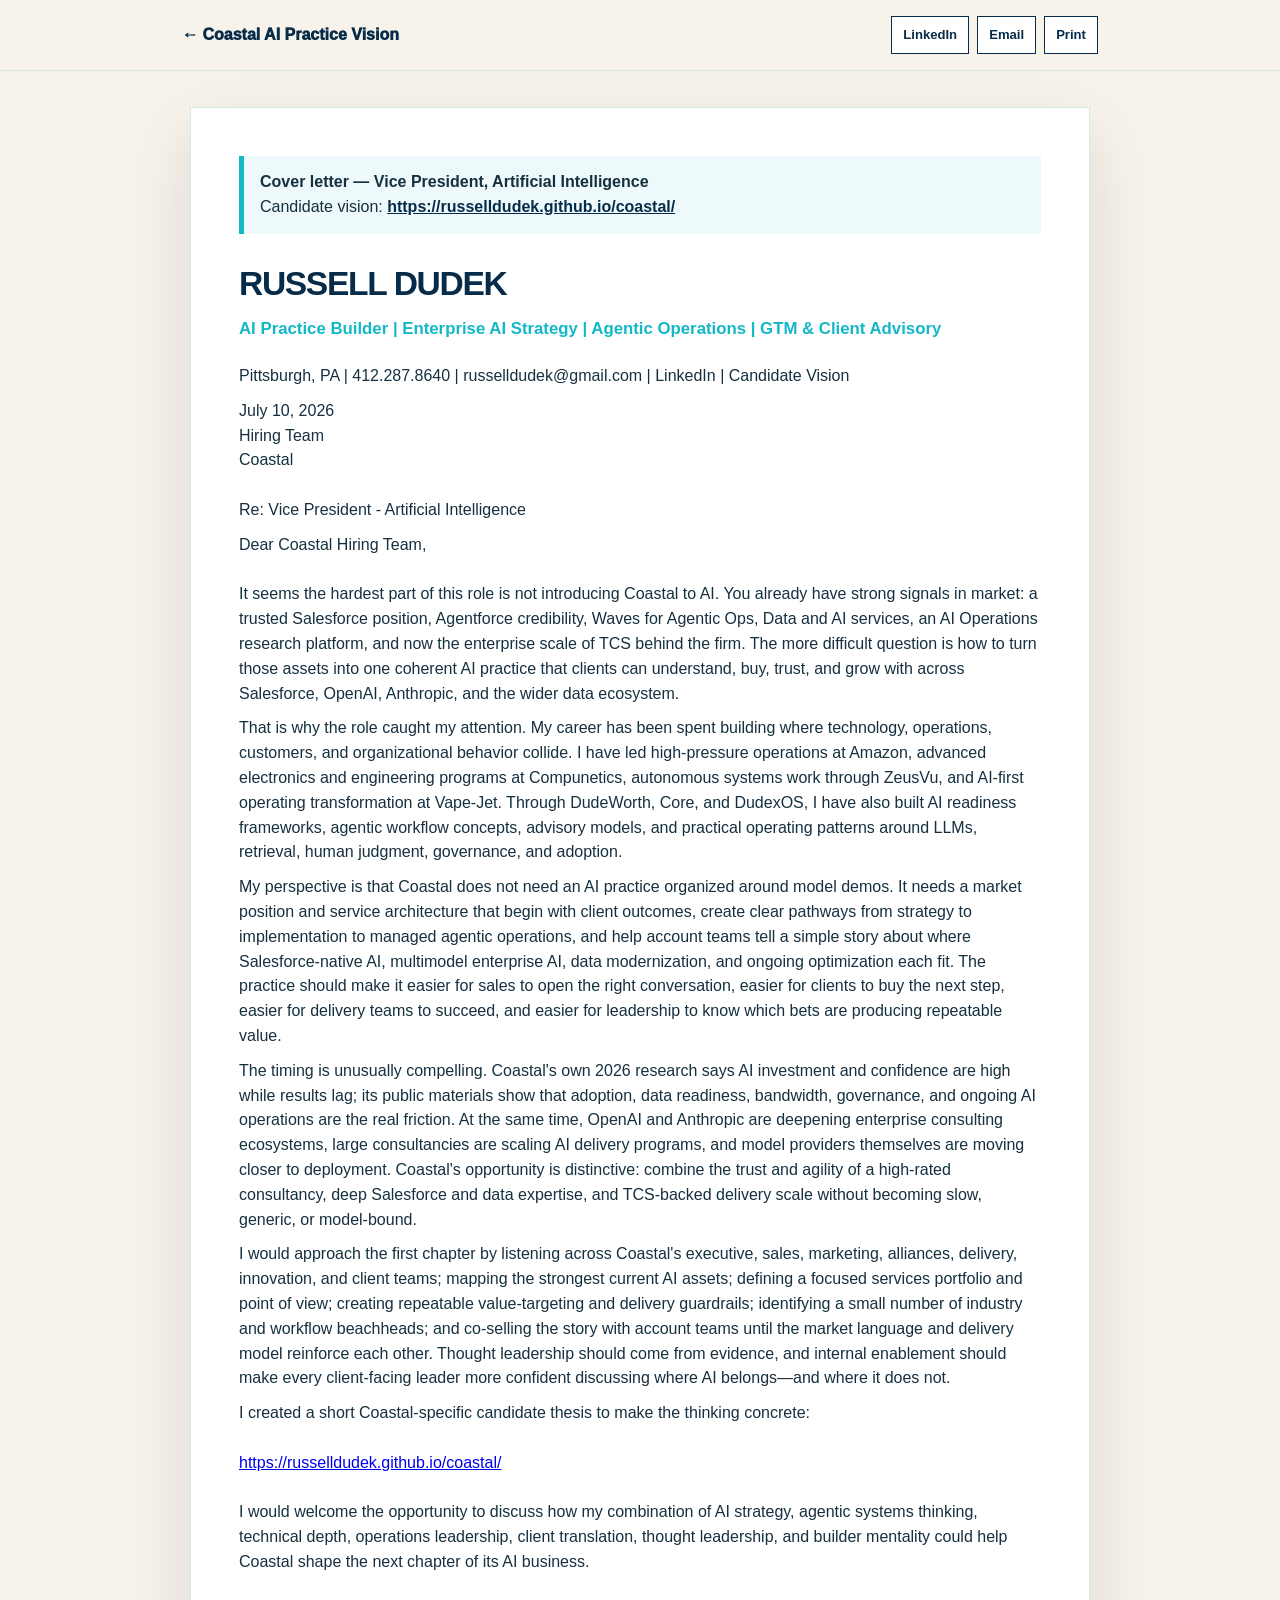
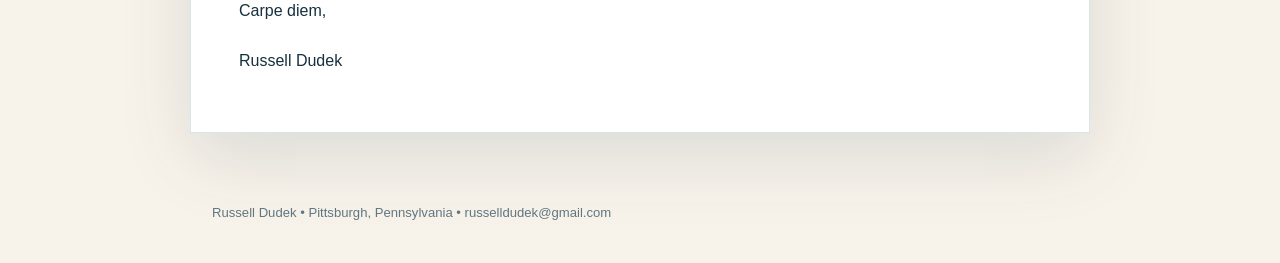
==== cover-letter.html @ 70818ae3 "Add role-aligned Coastal VP AI cover letter page" ====
<!doctype html>
<html lang="en">
<head>
<meta charset="utf-8">
<meta name="viewport" content="width=device-width,initial-scale=1">
<title>Russell Dudek | Coastal VP AI Cover Letter</title>
<style>
:root{--navy:#062C49;--teal:#13B8C7;--coral:#FF6B5A;--sand:#F8F3EA;--ink:#16303F;--muted:#607680;--line:#D7E7E8}
*{box-sizing:border-box}
body{margin:0;background:var(--sand);color:var(--ink);font-family:Arial,Helvetica,sans-serif;line-height:1.55}
header{position:sticky;top:0;background:rgba(248,243,234,.95);backdrop-filter:blur(14px);border-bottom:1px solid var(--line);z-index:5}
.nav{max-width:960px;margin:auto;padding:16px 22px;display:flex;gap:12px;justify-content:space-between;align-items:center}
.brand{font-weight:950;color:var(--navy);text-decoration:none}
.actions{display:flex;gap:8px;flex-wrap:wrap}
.actions a{text-decoration:none;font-size:.82rem;font-weight:900;border:1px solid var(--navy);padding:8px 11px;color:var(--navy);background:#fff}
main{max-width:900px;margin:36px auto 70px;background:#fff;border:1px solid var(--line);box-shadow:0 24px 70px rgba(6,44,73,.12);padding:48px}
h1{color:var(--navy);font-size:2.1rem;letter-spacing:-.04em;margin-bottom:6px}
.role{color:var(--teal);font-weight:900;font-size:1.05rem;margin-bottom:22px}
h2{margin-top:28px;color:var(--navy);font-size:1rem;letter-spacing:.08em;border-bottom:3px solid var(--teal);padding-bottom:6px}
h3{color:var(--navy);margin-top:22px}
p{margin:0 0 10px}
.bullet{padding-left:16px;border-left:3px solid var(--coral)}
.site-note{background:#edf9fa;border-left:5px solid var(--teal);padding:14px 16px;margin-bottom:24px}
.site-note a{color:var(--navy);font-weight:900}
footer{max-width:900px;margin:0 auto 40px;color:var(--muted);font-size:.82rem;padding:0 22px}
@media(max-width:700px){main{margin:18px 12px 48px;padding:26px 22px}.nav{align-items:flex-start;flex-direction:column}}
@media print{header,footer{display:none}body{background:#fff}main{box-shadow:none;border:0;margin:0;padding:0;max-width:none}}
</style>
</head>
<body>
<header>
  <div class="nav">
    <a class="brand" href="./">← Coastal AI Practice Vision</a>
    <div class="actions">
      <a href="https://www.linkedin.com/in/russelldudek" target="_blank" rel="noopener">LinkedIn</a>
      <a href="mailto:russelldudek@gmail.com">Email</a>
      <a href="javascript:window.print()">Print</a>
    </div>
  </div>
</header>
<main>
  <div class="site-note"><strong>Cover letter — Vice President, Artificial Intelligence</strong><br>
  Candidate vision: <a href="https://russelldudek.github.io/coastal/">https://russelldudek.github.io/coastal/</a></div>
  <h1>RUSSELL DUDEK</h1>
<p class='role'>AI Practice Builder | Enterprise AI Strategy | Agentic Operations | GTM &amp; Client Advisory</p>
<p>Pittsburgh, PA | 412.287.8640 | russelldudek@gmail.com | LinkedIn | Candidate Vision</p>
<p>July 10, 2026<br>Hiring Team<br>Coastal<br><br>Re: Vice President - Artificial Intelligence</p>
<p>Dear Coastal Hiring Team,<br><br>It seems the hardest part of this role is not introducing Coastal to AI. You already have strong signals in market: a trusted Salesforce position, Agentforce credibility, Waves for Agentic Ops, Data and AI services, an AI Operations research platform, and now the enterprise scale of TCS behind the firm. The more difficult question is how to turn those assets into one coherent AI practice that clients can understand, buy, trust, and grow with across Salesforce, OpenAI, Anthropic, and the wider data ecosystem.</p>
<p>That is why the role caught my attention. My career has been spent building where technology, operations, customers, and organizational behavior collide. I have led high-pressure operations at Amazon, advanced electronics and engineering programs at Compunetics, autonomous systems work through ZeusVu, and AI-first operating transformation at Vape-Jet. Through DudeWorth, Core, and DudexOS, I have also built AI readiness frameworks, agentic workflow concepts, advisory models, and practical operating patterns around LLMs, retrieval, human judgment, governance, and adoption.</p>
<p>My perspective is that Coastal does not need an AI practice organized around model demos. It needs a market position and service architecture that begin with client outcomes, create clear pathways from strategy to implementation to managed agentic operations, and help account teams tell a simple story about where Salesforce-native AI, multimodel enterprise AI, data modernization, and ongoing optimization each fit. The practice should make it easier for sales to open the right conversation, easier for clients to buy the next step, easier for delivery teams to succeed, and easier for leadership to know which bets are producing repeatable value.</p>
<p>The timing is unusually compelling. Coastal&#x27;s own 2026 research says AI investment and confidence are high while results lag; its public materials show that adoption, data readiness, bandwidth, governance, and ongoing AI operations are the real friction. At the same time, OpenAI and Anthropic are deepening enterprise consulting ecosystems, large consultancies are scaling AI delivery programs, and model providers themselves are moving closer to deployment. Coastal&#x27;s opportunity is distinctive: combine the trust and agility of a high-rated consultancy, deep Salesforce and data expertise, and TCS-backed delivery scale without becoming slow, generic, or model-bound.</p>
<p>I would approach the first chapter by listening across Coastal&#x27;s executive, sales, marketing, alliances, delivery, innovation, and client teams; mapping the strongest current AI assets; defining a focused services portfolio and point of view; creating repeatable value-targeting and delivery guardrails; identifying a small number of industry and workflow beachheads; and co-selling the story with account teams until the market language and delivery model reinforce each other. Thought leadership should come from evidence, and internal enablement should make every client-facing leader more confident discussing where AI belongs—and where it does not.</p>
<p>I created a short Coastal-specific candidate thesis to make the thinking concrete:<br><br><a href="https://russelldudek.github.io/coastal/">https://russelldudek.github.io/coastal/</a><br><br>I would welcome the opportunity to discuss how my combination of AI strategy, agentic systems thinking, technical depth, operations leadership, client translation, thought leadership, and builder mentality could help Coastal shape the next chapter of its AI business.<br><br>Carpe diem,<br><br>Russell Dudek</p>
</main>
<footer>Russell Dudek • Pittsburgh, Pennsylvania • russelldudek@gmail.com</footer>
</body>
</html>
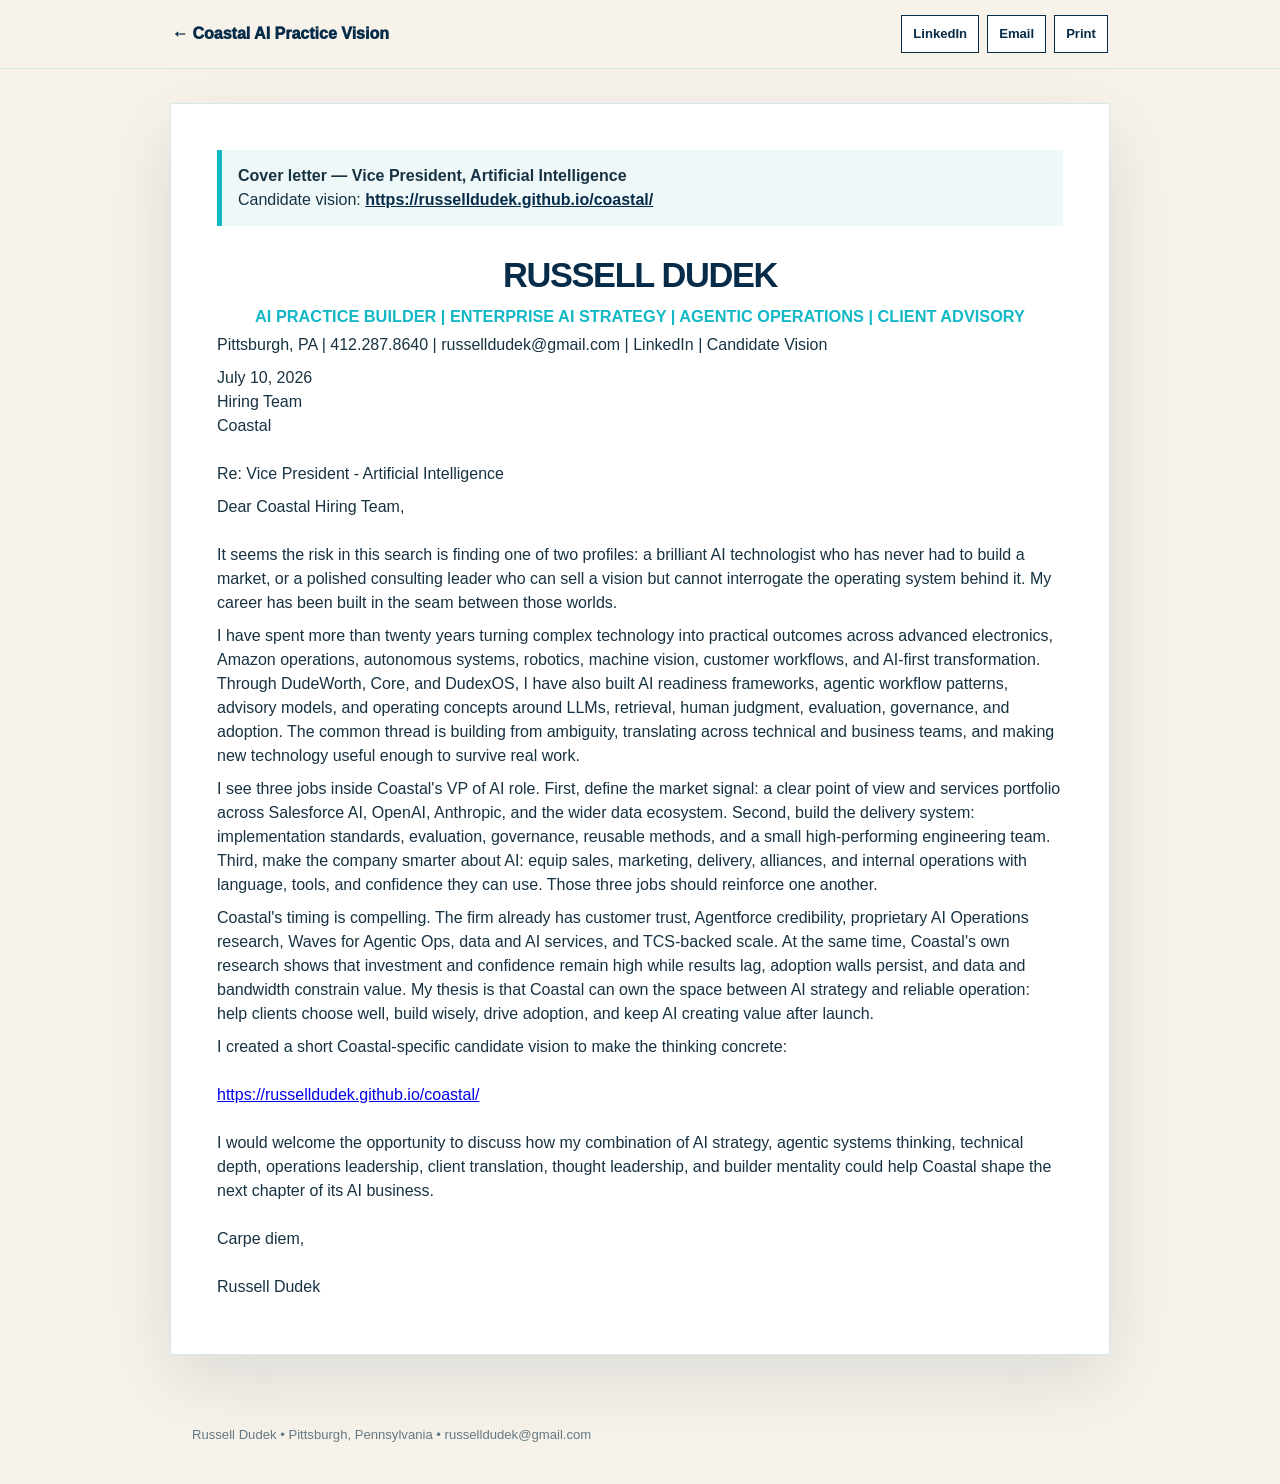
==== commit d635c0cf: "Sharpen Coastal VP AI cover letter for hiring team resonance" ====
--- a/cover-letter.html
+++ b/cover-letter.html
@@ -1,57 +1,37 @@
 <!doctype html>
-<html lang="en">
-<head>
-<meta charset="utf-8">
-<meta name="viewport" content="width=device-width,initial-scale=1">
+<html lang="en"><head>
+<meta charset="utf-8"><meta name="viewport" content="width=device-width,initial-scale=1">
 <title>Russell Dudek | Coastal VP AI Cover Letter</title>
 <style>
-:root{--navy:#062C49;--teal:#13B8C7;--coral:#FF6B5A;--sand:#F8F3EA;--ink:#16303F;--muted:#607680;--line:#D7E7E8}
-*{box-sizing:border-box}
-body{margin:0;background:var(--sand);color:var(--ink);font-family:Arial,Helvetica,sans-serif;line-height:1.55}
-header{position:sticky;top:0;background:rgba(248,243,234,.95);backdrop-filter:blur(14px);border-bottom:1px solid var(--line);z-index:5}
-.nav{max-width:960px;margin:auto;padding:16px 22px;display:flex;gap:12px;justify-content:space-between;align-items:center}
-.brand{font-weight:950;color:var(--navy);text-decoration:none}
-.actions{display:flex;gap:8px;flex-wrap:wrap}
-.actions a{text-decoration:none;font-size:.82rem;font-weight:900;border:1px solid var(--navy);padding:8px 11px;color:var(--navy);background:#fff}
-main{max-width:900px;margin:36px auto 70px;background:#fff;border:1px solid var(--line);box-shadow:0 24px 70px rgba(6,44,73,.12);padding:48px}
-h1{color:var(--navy);font-size:2.1rem;letter-spacing:-.04em;margin-bottom:6px}
-.role{color:var(--teal);font-weight:900;font-size:1.05rem;margin-bottom:22px}
-h2{margin-top:28px;color:var(--navy);font-size:1rem;letter-spacing:.08em;border-bottom:3px solid var(--teal);padding-bottom:6px}
-h3{color:var(--navy);margin-top:22px}
-p{margin:0 0 10px}
-.bullet{padding-left:16px;border-left:3px solid var(--coral)}
-.site-note{background:#edf9fa;border-left:5px solid var(--teal);padding:14px 16px;margin-bottom:24px}
-.site-note a{color:var(--navy);font-weight:900}
-footer{max-width:900px;margin:0 auto 40px;color:var(--muted);font-size:.82rem;padding:0 22px}
-@media(max-width:700px){main{margin:18px 12px 48px;padding:26px 22px}.nav{align-items:flex-start;flex-direction:column}}
+:root{--navy:#062c49;--teal:#13b8c7;--coral:#ff6b5a;--sand:#f8f3ea;--foam:#eff8f8;--ink:#173242;--muted:#637984;--line:#d8e7e8}
+*{box-sizing:border-box}body{margin:0;background:var(--sand);color:var(--ink);font-family:Arial,Helvetica,sans-serif;line-height:1.5}
+header{position:sticky;top:0;z-index:5;background:rgba(248,243,234,.94);backdrop-filter:blur(16px);border-bottom:1px solid var(--line)}
+.nav{max-width:980px;margin:auto;padding:15px 22px;display:flex;align-items:center;justify-content:space-between;gap:14px}
+.brand{font-weight:950;text-decoration:none;color:var(--navy)}.actions{display:flex;gap:8px;flex-wrap:wrap}
+.actions a{text-decoration:none;border:1px solid var(--navy);padding:8px 11px;background:#fff;color:var(--navy);font-size:.82rem;font-weight:900}
+main{max-width:940px;margin:34px auto 70px;background:#fff;border:1px solid var(--line);box-shadow:0 24px 70px rgba(6,44,73,.12);padding:46px}
+.note{background:var(--foam);border-left:5px solid var(--teal);padding:14px 16px;margin-bottom:24px}
+.note a{color:var(--navy);font-weight:900}
+.name{text-align:center;color:var(--navy);font-size:2.15rem;letter-spacing:-.04em;margin:0 0 3px}
+.role{text-align:center;color:var(--teal);font-weight:900;font-size:1.02rem;margin:0 0 4px}
+.section{margin:26px 0 9px;color:var(--navy);font-size:1.05rem;letter-spacing:.05em;border-bottom:4px solid var(--teal);padding-bottom:5px}
+.subject{color:var(--navy);margin-top:22px}
+.body{margin:0 0 9px}.bullet{margin:0 0 5px;padding-left:15px;border-left:3px solid var(--coral)}
+.caps{display:grid;grid-template-columns:repeat(3,1fr);gap:1px;background:var(--line);border:1px solid var(--line);margin:12px 0 20px}
+.cap{background:#fff;padding:12px;font-size:.86rem}.cap:nth-child(odd){background:var(--foam)}
+footer{max-width:940px;margin:0 auto 40px;color:var(--muted);font-size:.82rem;padding:0 22px}
+@media(max-width:720px){main{margin:14px 12px 48px;padding:26px 21px}.nav{flex-direction:column;align-items:flex-start}.caps{grid-template-columns:1fr}}
 @media print{header,footer{display:none}body{background:#fff}main{box-shadow:none;border:0;margin:0;padding:0;max-width:none}}
-</style>
-</head>
-<body>
-<header>
-  <div class="nav">
-    <a class="brand" href="./">← Coastal AI Practice Vision</a>
-    <div class="actions">
-      <a href="https://www.linkedin.com/in/russelldudek" target="_blank" rel="noopener">LinkedIn</a>
-      <a href="mailto:russelldudek@gmail.com">Email</a>
-      <a href="javascript:window.print()">Print</a>
-    </div>
-  </div>
-</header>
-<main>
-  <div class="site-note"><strong>Cover letter — Vice President, Artificial Intelligence</strong><br>
-  Candidate vision: <a href="https://russelldudek.github.io/coastal/">https://russelldudek.github.io/coastal/</a></div>
-  <h1>RUSSELL DUDEK</h1>
-<p class='role'>AI Practice Builder | Enterprise AI Strategy | Agentic Operations | GTM &amp; Client Advisory</p>
-<p>Pittsburgh, PA | 412.287.8640 | russelldudek@gmail.com | LinkedIn | Candidate Vision</p>
-<p>July 10, 2026<br>Hiring Team<br>Coastal<br><br>Re: Vice President - Artificial Intelligence</p>
-<p>Dear Coastal Hiring Team,<br><br>It seems the hardest part of this role is not introducing Coastal to AI. You already have strong signals in market: a trusted Salesforce position, Agentforce credibility, Waves for Agentic Ops, Data and AI services, an AI Operations research platform, and now the enterprise scale of TCS behind the firm. The more difficult question is how to turn those assets into one coherent AI practice that clients can understand, buy, trust, and grow with across Salesforce, OpenAI, Anthropic, and the wider data ecosystem.</p>
-<p>That is why the role caught my attention. My career has been spent building where technology, operations, customers, and organizational behavior collide. I have led high-pressure operations at Amazon, advanced electronics and engineering programs at Compunetics, autonomous systems work through ZeusVu, and AI-first operating transformation at Vape-Jet. Through DudeWorth, Core, and DudexOS, I have also built AI readiness frameworks, agentic workflow concepts, advisory models, and practical operating patterns around LLMs, retrieval, human judgment, governance, and adoption.</p>
-<p>My perspective is that Coastal does not need an AI practice organized around model demos. It needs a market position and service architecture that begin with client outcomes, create clear pathways from strategy to implementation to managed agentic operations, and help account teams tell a simple story about where Salesforce-native AI, multimodel enterprise AI, data modernization, and ongoing optimization each fit. The practice should make it easier for sales to open the right conversation, easier for clients to buy the next step, easier for delivery teams to succeed, and easier for leadership to know which bets are producing repeatable value.</p>
-<p>The timing is unusually compelling. Coastal&#x27;s own 2026 research says AI investment and confidence are high while results lag; its public materials show that adoption, data readiness, bandwidth, governance, and ongoing AI operations are the real friction. At the same time, OpenAI and Anthropic are deepening enterprise consulting ecosystems, large consultancies are scaling AI delivery programs, and model providers themselves are moving closer to deployment. Coastal&#x27;s opportunity is distinctive: combine the trust and agility of a high-rated consultancy, deep Salesforce and data expertise, and TCS-backed delivery scale without becoming slow, generic, or model-bound.</p>
-<p>I would approach the first chapter by listening across Coastal&#x27;s executive, sales, marketing, alliances, delivery, innovation, and client teams; mapping the strongest current AI assets; defining a focused services portfolio and point of view; creating repeatable value-targeting and delivery guardrails; identifying a small number of industry and workflow beachheads; and co-selling the story with account teams until the market language and delivery model reinforce each other. Thought leadership should come from evidence, and internal enablement should make every client-facing leader more confident discussing where AI belongs—and where it does not.</p>
-<p>I created a short Coastal-specific candidate thesis to make the thinking concrete:<br><br><a href="https://russelldudek.github.io/coastal/">https://russelldudek.github.io/coastal/</a><br><br>I would welcome the opportunity to discuss how my combination of AI strategy, agentic systems thinking, technical depth, operations leadership, client translation, thought leadership, and builder mentality could help Coastal shape the next chapter of its AI business.<br><br>Carpe diem,<br><br>Russell Dudek</p>
-</main>
+</style></head><body>
+<header><div class="nav"><a class="brand" href="./">← Coastal AI Practice Vision</a><div class="actions"><a href="https://www.linkedin.com/in/russelldudek" target="_blank">LinkedIn</a><a href="mailto:russelldudek@gmail.com">Email</a><a href="javascript:window.print()">Print</a></div></div></header>
+<main><div class="note"><strong>Cover letter — Vice President, Artificial Intelligence</strong><br>Candidate vision: <a href="https://russelldudek.github.io/coastal/">https://russelldudek.github.io/coastal/</a></div><h1 class='name'>RUSSELL DUDEK</h1>
+<p class='role'>AI PRACTICE BUILDER | ENTERPRISE AI STRATEGY | AGENTIC OPERATIONS | CLIENT ADVISORY</p>
+<p class='body'>Pittsburgh, PA | 412.287.8640 | russelldudek@gmail.com | LinkedIn | Candidate Vision</p>
+<p class='body'>July 10, 2026<br>Hiring Team<br>Coastal<br><br>Re: Vice President - Artificial Intelligence</p>
+<p class='body'>Dear Coastal Hiring Team,<br><br>It seems the risk in this search is finding one of two profiles: a brilliant AI technologist who has never had to build a market, or a polished consulting leader who can sell a vision but cannot interrogate the operating system behind it. My career has been built in the seam between those worlds.</p>
+<p class='body'>I have spent more than twenty years turning complex technology into practical outcomes across advanced electronics, Amazon operations, autonomous systems, robotics, machine vision, customer workflows, and AI-first transformation. Through DudeWorth, Core, and DudexOS, I have also built AI readiness frameworks, agentic workflow patterns, advisory models, and operating concepts around LLMs, retrieval, human judgment, evaluation, governance, and adoption. The common thread is building from ambiguity, translating across technical and business teams, and making new technology useful enough to survive real work.</p>
+<p class='body'>I see three jobs inside Coastal&#x27;s VP of AI role. First, define the market signal: a clear point of view and services portfolio across Salesforce AI, OpenAI, Anthropic, and the wider data ecosystem. Second, build the delivery system: implementation standards, evaluation, governance, reusable methods, and a small high-performing engineering team. Third, make the company smarter about AI: equip sales, marketing, delivery, alliances, and internal operations with language, tools, and confidence they can use. Those three jobs should reinforce one another.</p>
+<p class='body'>Coastal&#x27;s timing is compelling. The firm already has customer trust, Agentforce credibility, proprietary AI Operations research, Waves for Agentic Ops, data and AI services, and TCS-backed scale. At the same time, Coastal&#x27;s own research shows that investment and confidence remain high while results lag, adoption walls persist, and data and bandwidth constrain value. My thesis is that Coastal can own the space between AI strategy and reliable operation: help clients choose well, build wisely, drive adoption, and keep AI creating value after launch.</p>
+<p class='body'>I created a short Coastal-specific candidate vision to make the thinking concrete:<br><br><a href="https://russelldudek.github.io/coastal/">https://russelldudek.github.io/coastal/</a><br><br>I would welcome the opportunity to discuss how my combination of AI strategy, agentic systems thinking, technical depth, operations leadership, client translation, thought leadership, and builder mentality could help Coastal shape the next chapter of its AI business.<br><br>Carpe diem,<br><br>Russell Dudek</p></main>
 <footer>Russell Dudek • Pittsburgh, Pennsylvania • russelldudek@gmail.com</footer>
-</body>
-</html>+</body></html>
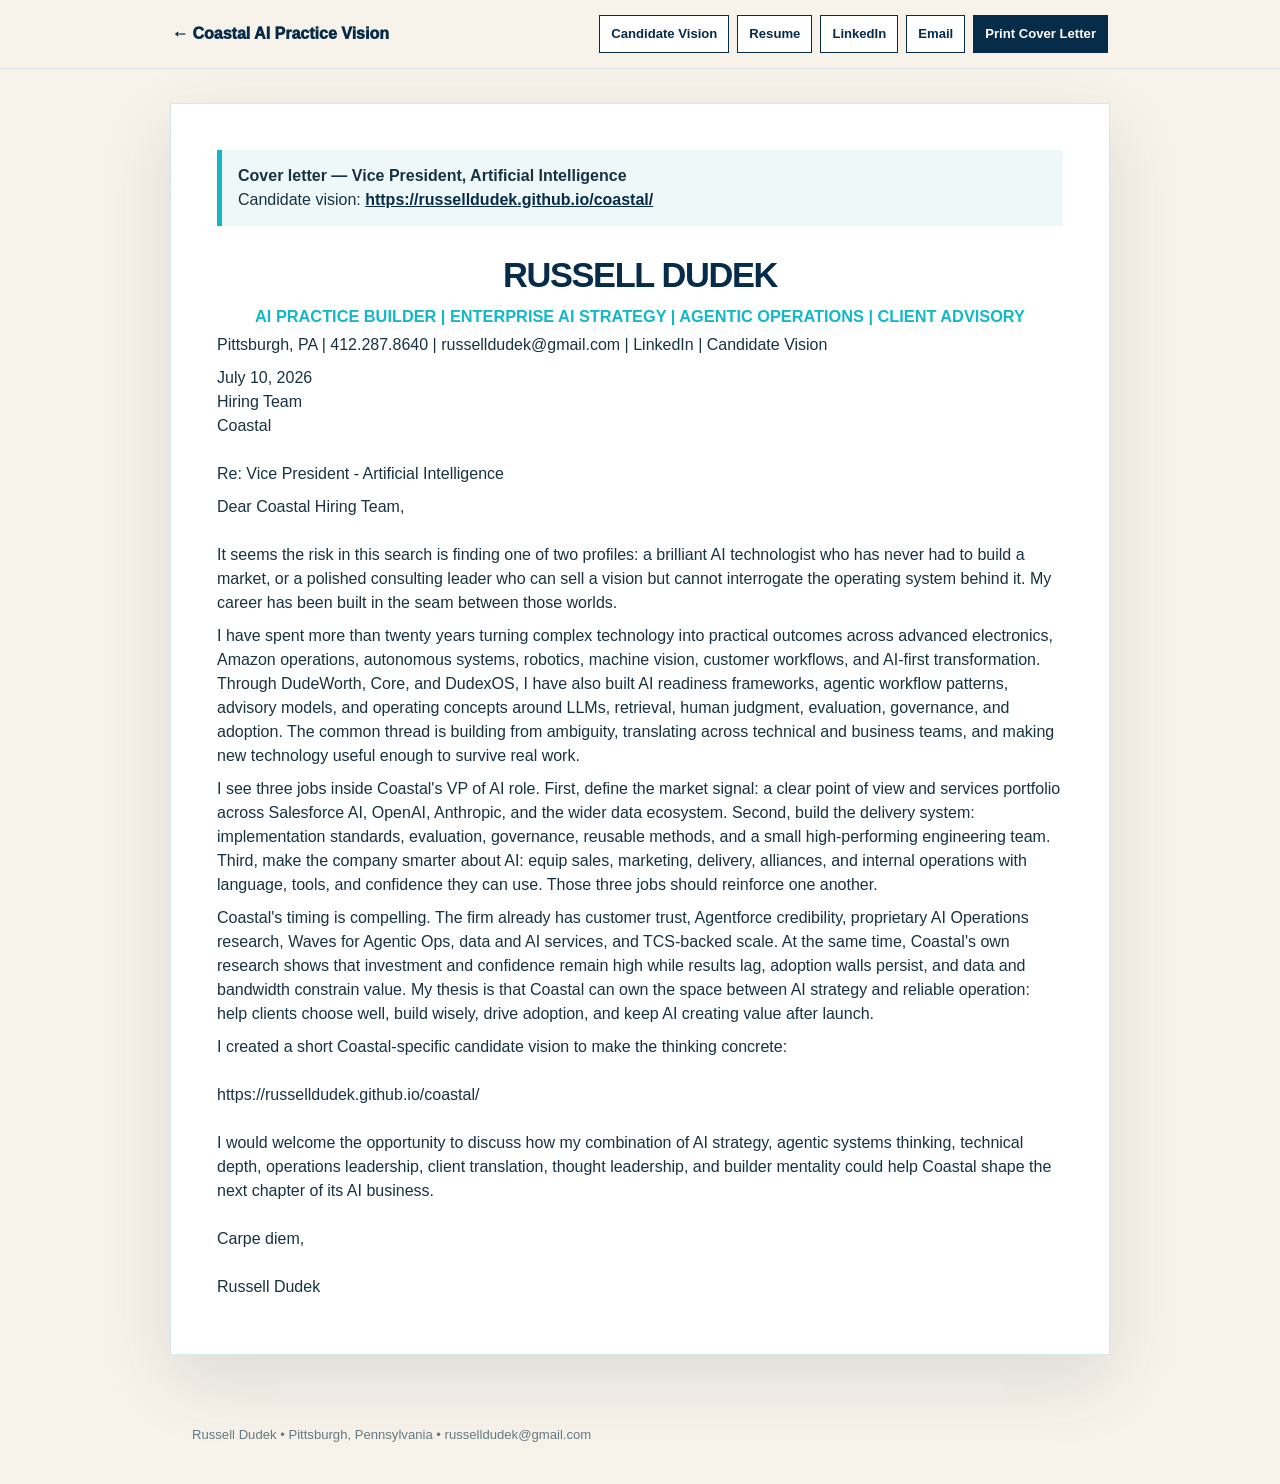
==== commit 9967b10c: "Upgrade Coastal cover letter view with resume shortcut and one-page print layout" ====
--- a/cover-letter.html
+++ b/cover-letter.html
@@ -8,7 +8,7 @@
 header{position:sticky;top:0;z-index:5;background:rgba(248,243,234,.94);backdrop-filter:blur(16px);border-bottom:1px solid var(--line)}
 .nav{max-width:980px;margin:auto;padding:15px 22px;display:flex;align-items:center;justify-content:space-between;gap:14px}
 .brand{font-weight:950;text-decoration:none;color:var(--navy)}.actions{display:flex;gap:8px;flex-wrap:wrap}
-.actions a{text-decoration:none;border:1px solid var(--navy);padding:8px 11px;background:#fff;color:var(--navy);font-size:.82rem;font-weight:900}
+.actions a{text-decoration:none;border:1px solid var(--navy);padding:8px 11px;background:#fff;color:var(--navy);font-size:.82rem;font-weight:900;transition:.2s ease}.actions a:hover{transform:translateY(-2px);box-shadow:0 8px 18px rgba(6,44,73,.12)}.actions .print-action{background:var(--navy);color:#fff}
 main{max-width:940px;margin:34px auto 70px;background:#fff;border:1px solid var(--line);box-shadow:0 24px 70px rgba(6,44,73,.12);padding:46px}
 .note{background:var(--foam);border-left:5px solid var(--teal);padding:14px 16px;margin-bottom:24px}
 .note a{color:var(--navy);font-weight:900}
@@ -21,9 +21,16 @@
 .cap{background:#fff;padding:12px;font-size:.86rem}.cap:nth-child(odd){background:var(--foam)}
 footer{max-width:940px;margin:0 auto 40px;color:var(--muted);font-size:.82rem;padding:0 22px}
 @media(max-width:720px){main{margin:14px 12px 48px;padding:26px 21px}.nav{flex-direction:column;align-items:flex-start}.caps{grid-template-columns:1fr}}
-@media print{header,footer{display:none}body{background:#fff}main{box-shadow:none;border:0;margin:0;padding:0;max-width:none}}
+@page{size:letter;margin:.48in}
+@media print{
+header,footer,.note{display:none!important}
+body{background:#fff!important;font-size:9.3pt;line-height:1.26}
+main{box-shadow:none;border:0;margin:0;padding:0;max-width:none}
+.name{font-size:20pt;margin:0 0 2px}.role{font-size:9pt;margin:0 0 4px}
+.body{margin:0 0 6px}
+}
 </style></head><body>
-<header><div class="nav"><a class="brand" href="./">← Coastal AI Practice Vision</a><div class="actions"><a href="https://www.linkedin.com/in/russelldudek" target="_blank">LinkedIn</a><a href="mailto:russelldudek@gmail.com">Email</a><a href="javascript:window.print()">Print</a></div></div></header>
+<header><div class="nav"><a class="brand" href="./">← Coastal AI Practice Vision</a><div class="actions"><a href="./">Candidate Vision</a><a href="resume.html">Resume</a><a href="https://www.linkedin.com/in/russelldudek" target="_blank" rel="noopener">LinkedIn</a><a href="mailto:russelldudek@gmail.com">Email</a><a class="print-action" href="#" onclick="window.print();return false;">Print Cover Letter</a></div></div></header>
 <main><div class="note"><strong>Cover letter — Vice President, Artificial Intelligence</strong><br>Candidate vision: <a href="https://russelldudek.github.io/coastal/">https://russelldudek.github.io/coastal/</a></div><h1 class='name'>RUSSELL DUDEK</h1>
 <p class='role'>AI PRACTICE BUILDER | ENTERPRISE AI STRATEGY | AGENTIC OPERATIONS | CLIENT ADVISORY</p>
 <p class='body'>Pittsburgh, PA | 412.287.8640 | russelldudek@gmail.com | LinkedIn | Candidate Vision</p>
@@ -32,6 +39,6 @@
 <p class='body'>I have spent more than twenty years turning complex technology into practical outcomes across advanced electronics, Amazon operations, autonomous systems, robotics, machine vision, customer workflows, and AI-first transformation. Through DudeWorth, Core, and DudexOS, I have also built AI readiness frameworks, agentic workflow patterns, advisory models, and operating concepts around LLMs, retrieval, human judgment, evaluation, governance, and adoption. The common thread is building from ambiguity, translating across technical and business teams, and making new technology useful enough to survive real work.</p>
 <p class='body'>I see three jobs inside Coastal&#x27;s VP of AI role. First, define the market signal: a clear point of view and services portfolio across Salesforce AI, OpenAI, Anthropic, and the wider data ecosystem. Second, build the delivery system: implementation standards, evaluation, governance, reusable methods, and a small high-performing engineering team. Third, make the company smarter about AI: equip sales, marketing, delivery, alliances, and internal operations with language, tools, and confidence they can use. Those three jobs should reinforce one another.</p>
 <p class='body'>Coastal&#x27;s timing is compelling. The firm already has customer trust, Agentforce credibility, proprietary AI Operations research, Waves for Agentic Ops, data and AI services, and TCS-backed scale. At the same time, Coastal&#x27;s own research shows that investment and confidence remain high while results lag, adoption walls persist, and data and bandwidth constrain value. My thesis is that Coastal can own the space between AI strategy and reliable operation: help clients choose well, build wisely, drive adoption, and keep AI creating value after launch.</p>
-<p class='body'>I created a short Coastal-specific candidate vision to make the thinking concrete:<br><br><a href="https://russelldudek.github.io/coastal/">https://russelldudek.github.io/coastal/</a><br><br>I would welcome the opportunity to discuss how my combination of AI strategy, agentic systems thinking, technical depth, operations leadership, client translation, thought leadership, and builder mentality could help Coastal shape the next chapter of its AI business.<br><br>Carpe diem,<br><br>Russell Dudek</p></main>
+<p class='body'>I created a short Coastal-specific candidate vision to make the thinking concrete:<br><br>https://russelldudek.github.io/coastal/<br><br>I would welcome the opportunity to discuss how my combination of AI strategy, agentic systems thinking, technical depth, operations leadership, client translation, thought leadership, and builder mentality could help Coastal shape the next chapter of its AI business.<br><br>Carpe diem,<br><br>Russell Dudek</p></main>
 <footer>Russell Dudek • Pittsburgh, Pennsylvania • russelldudek@gmail.com</footer>
 </body></html>
